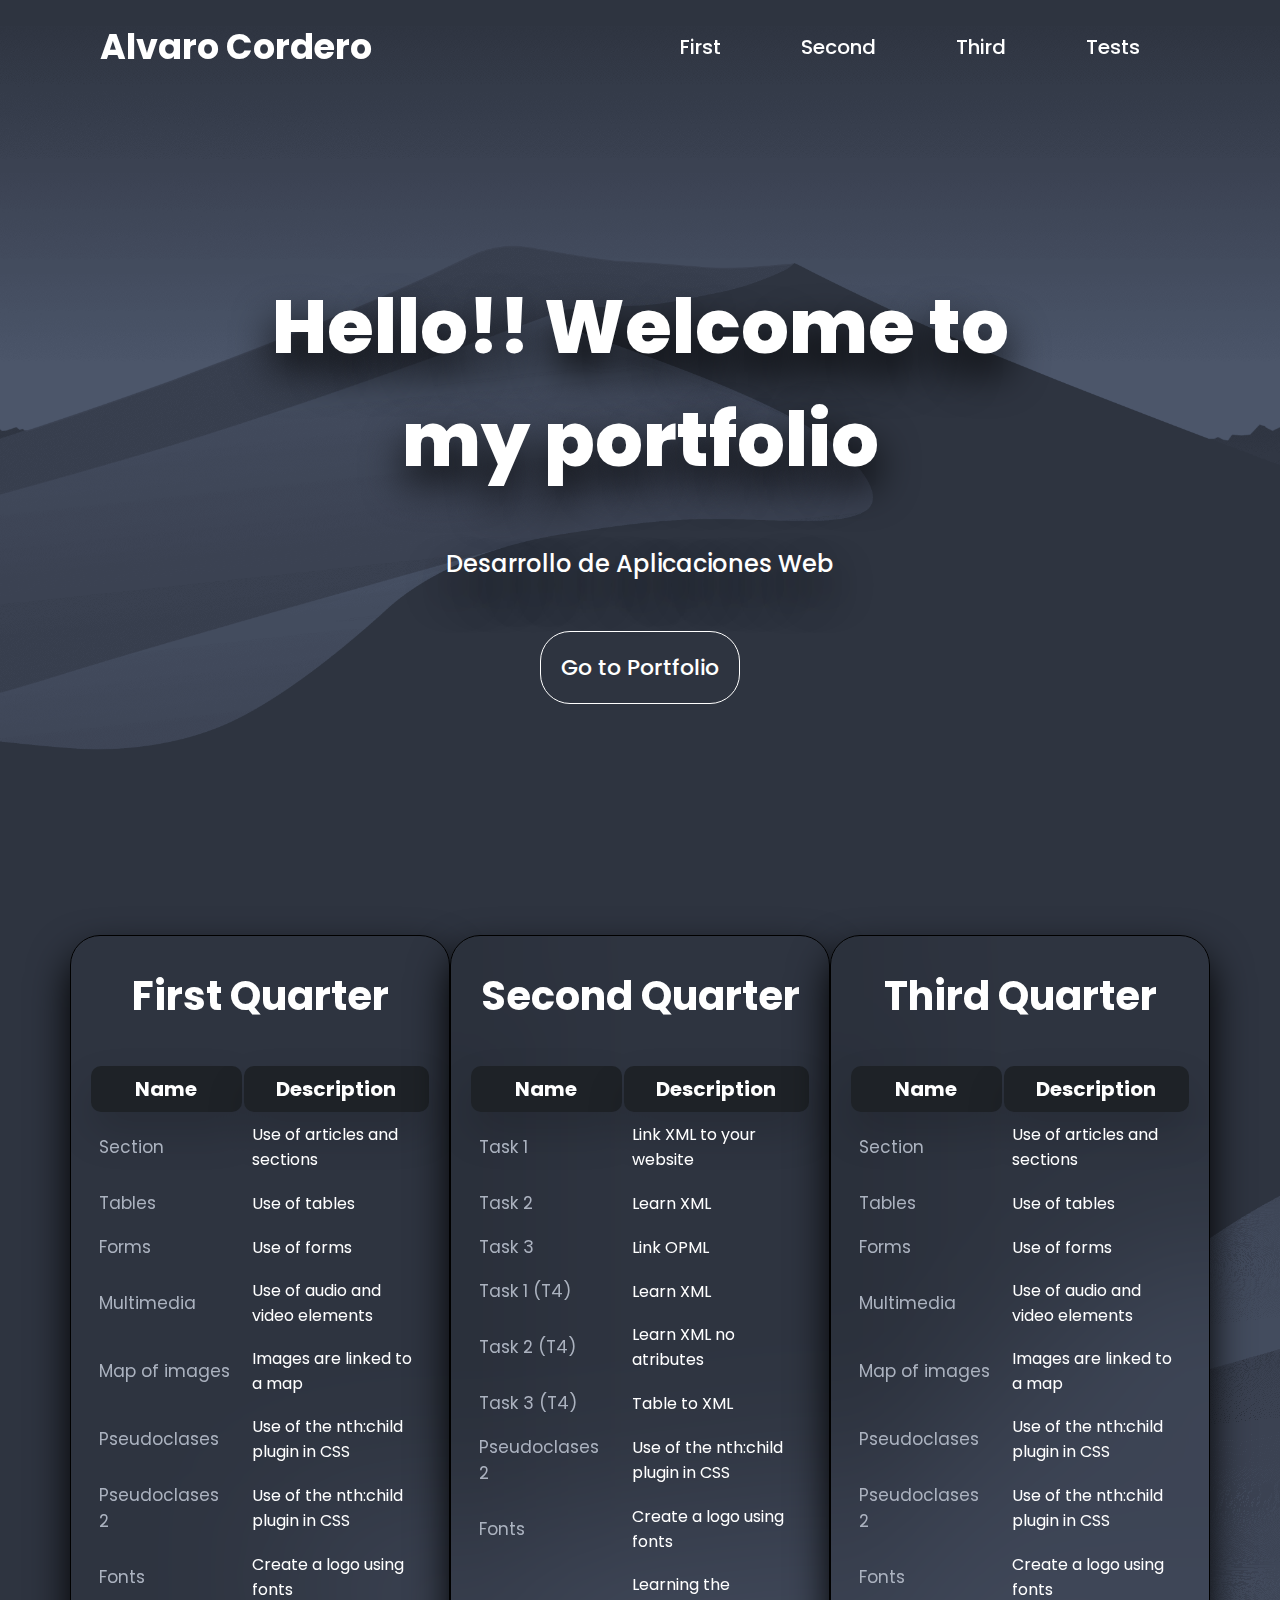
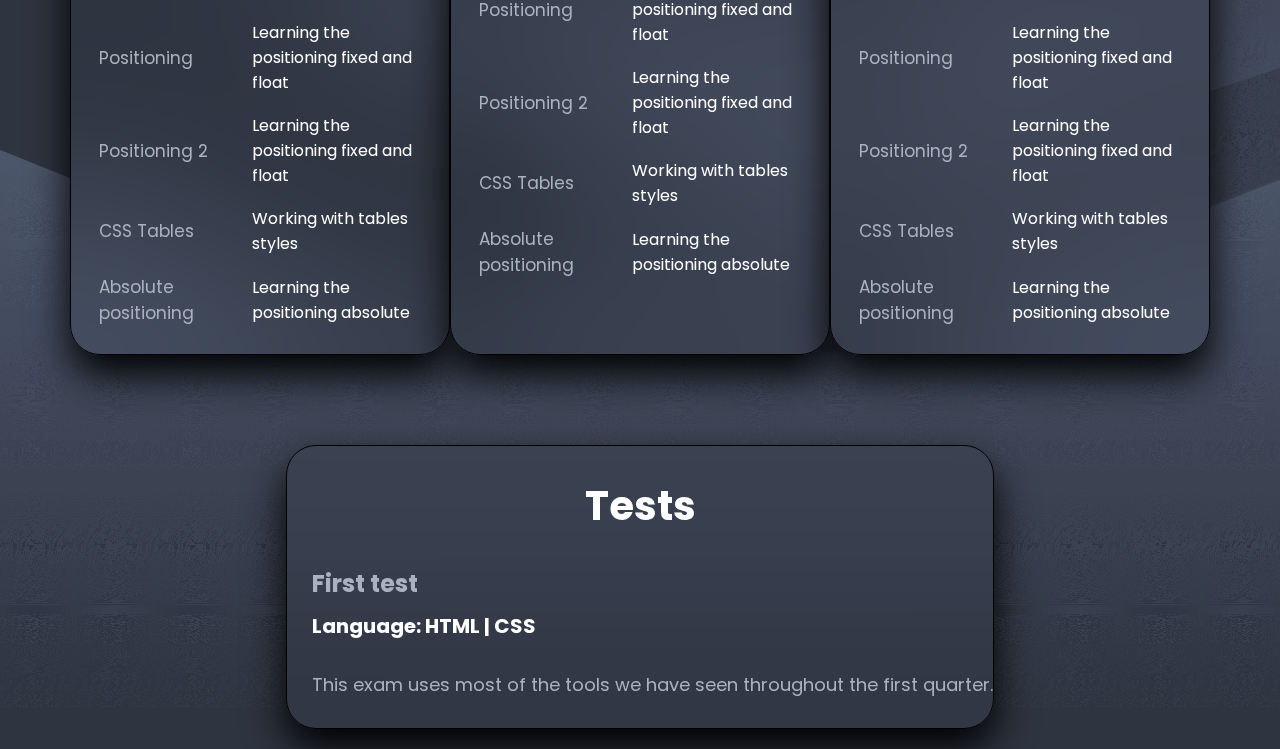
==== index.html @ 795db0c7 "First version" ====
<!DOCTYPE html>
<html lang="es">

<head>
    <meta charset="UTF-8">
    <meta http-equiv="X-UA-Compatible" content="IE=edge">
    <meta name="viewport" content="width=device-width, initial-scale=1.0">
    <link rel="icon" type="image/jpg" href="img/favicon_low__1_-removebg.png"/>
    <link href="style.css" rel="stylesheet">
    <title>Alvaro Cordero - HomePage</title>
</head>

<body>
    <!-- JAVASCRIPT-->
    <script src="app.js"></script>
    <!-- HEADER-->
    <header class>
        <a href="index.html" class="name">Alvaro Cordero</a>
        <div class="menu">
            <a href="#first">First</a>
            <a href="#second">Second</a>
            <a href="#third">Third</a>
            <a href="#tests">Tests</a>
        </div>
    </header>
    <section class="info">
        <div class="info-text">
            <h1>Hello!! Welcome to my portfolio</h1>
            <h2>Desarrollo de Aplicaciones Web</h2>
            <a href="#portfolio">Go to Portfolio</a>
        </div>
    </section>
    <!-- CONTENIDO-->
    <section class="portfolio" id="portfolio">
        <article class="quarters">
            <div id="first">
                <h2>First Quarter</h2>
                <table class="round_table">
                    <tr>
                        <th>Name</th>
                        <th>Description</th>
                    </tr>
                    <tr>
                        <td><a href="_UD2/01/ud01Actividad1_AlvaroCordero/index.html" target="_blank">Section</a></td>
                        <td>Use of articles and sections</td>
                    </tr>
                    <tr>
                        <td><a href="_UD2/02/ud2Actividad2_AlvaroCordero/index.html" target="_blank">Tables</a></td>
                        <td>Use of tables</td>
                    </tr>
                    <tr>
                        <td><a href="_UD2/03/ud2Actividad3_AlvaroCordero/index.html" target="_blank">Forms</a></td>
                        <td>Use of forms</td>
                    </tr>
                    <tr>
                        <td><a href="_UD2/04/ud2Actividad4_AlvaroCordero/index.html" target="_blank">Multimedia</a></td>
                        <td>Use of audio and video elements</td>
                    </tr>
                    <tr>
                        <td><a href="_UD2/05/ud02_Actividad5_AlvaroCordero/index.html" target="_blank">Map of images</a>
                        </td>
                        <td>Images are linked to a map</td>
                    </tr>
                    <tr>
                        <td><a href="_UD2/06/ud02_AlvaroCordero/index.html" target="_blank">Pseudoclases</a></td>
                        <td>Use of the nth:child plugin in CSS</td>
                    </tr>
                    <tr>
                        <td><a href="_UD2/07/index.html" target="_blank">Pseudoclases 2</a></td>
                        <td>Use of the nth:child plugin in CSS</td>
                    </tr>
                    <tr>
                        <td><a href="_UD2/08/index.html" target="_blank">Fonts</a></td>
                        <td>Create a logo using fonts</td>
                    </tr>
                    <tr>
                        <td><a href="_UD2/09/ud01Actividad1_AlvaroCordero/index.html" target="_blank">Positioning</a>
                        </td>
                        <td>Learning the positioning fixed and float</td>
                    </tr>
                    <tr>
                        <td><a href="_UD2/10/_ud02_Actividad10_AlvaroCordero/index.html" target="_blank">Positioning
                                2</a></td>
                        <td>Learning the positioning fixed and float</td>
                    </tr>
                    <tr>
                        <td><a href="_UD2/11/_ud2_Actividad11_AlvaroCordero/index.html" target="_blank">CSS Tables</a>
                        </td>
                        <td>Working with tables styles</td>
                    </tr>
                    <tr>
                        <td><a href="_UD2/12/_ud02_Actividad12_AlvaroCordero/index.html" target="_blank">Absolute
                                positioning</a></td>
                        <td>Learning the positioning absolute</td>
                    </tr>
                </table>
            </div>
            <div id="second">
                <h2>Second Quarter</h2>
                <table>
                    <tr>
                        <th>Name</th>
                        <th>Description</th>
                    </tr>
                    <tr>
                        <td><a type="application/rss+xml" href="_UD3/01.xml" target="_blank">Task 1</a></td>
                        <td>Link XML to your website</td>
                    </tr>
                    <tr>
                        <td><a type="application/rss+xml" href="_UD3/02.xml" target="_blank">Task 2</a></td>
                        <td>Learn XML</td>
                    </tr>
                    <tr>
                        <td><a href="_UD3/03.opml" target="_blank">Task 3</a></td>
                        <td>Link OPML</td>
                    </tr>
                    <tr>
                        <td><a href="_UD4/01/01.xml" target="_blank">Task 1 (T4)</a></td>
                        <td>Learn XML</td>
                    </tr>
                    <tr>
                        <td><a href="_UD4/01/02.xml" target="_blank">Task 2 (T4)</a>
                        </td>
                        <td>Learn XML no atributes</td>
                    </tr>
                    <tr>
                        <td><a href="_UD4/01/03.xml" target="_blank">Task 3 (T4)</a></td>
                        <td>Table to XML</td>
                    </tr>
                    <tr>
                        <td><a href="_UD2/07/index.html" target="_blank">Pseudoclases 2</a></td>
                        <td>Use of the nth:child plugin in CSS</td>
                    </tr>
                    <tr>
                        <td><a href="_UD2/08/index.html" target="_blank">Fonts</a></td>
                        <td>Create a logo using fonts</td>
                    </tr>
                    <tr>
                        <td><a href="_UD2/09/ud01Actividad1_AlvaroCordero/index.html" target="_blank">Positioning</a>
                        </td>
                        <td>Learning the positioning fixed and float</td>
                    </tr>
                    <tr>
                        <td><a href="_UD2/10/_ud02_Actividad10_AlvaroCordero/index.html" target="_blank">Positioning
                                2</a></td>
                        <td>Learning the positioning fixed and float</td>
                    </tr>
                    <tr>
                        <td><a href="_UD2/11/_ud2_Actividad11_AlvaroCordero/index.html" target="_blank">CSS Tables</a>
                        </td>
                        <td>Working with tables styles</td>
                    </tr>
                    <tr>
                        <td><a href="_UD2/12/_ud02_Actividad12_AlvaroCordero/index.html" target="_blank">Absolute
                                positioning</a></td>
                        <td>Learning the positioning absolute</td>
                    </tr>
                </table>
            </div>
            <div id="third">
                <h2>Third Quarter</h2>
                <table>
                    <tr>
                        <th>Name</th>
                        <th>Description</th>
                    </tr>
                    <tr>
                        <td><a href="_UD2/01/ud01Actividad1_AlvaroCordero/index.html" target="_blank">Section</a></td>
                        <td>Use of articles and sections</td>
                    </tr>
                    <tr>
                        <td><a href="_UD2/02/ud2Actividad2_AlvaroCordero/index.html" target="_blank">Tables</a></td>
                        <td>Use of tables</td>
                    </tr>
                    <tr>
                        <td><a href="_UD2/03/ud2Actividad3_AlvaroCordero/index.html" target="_blank">Forms</a></td>
                        <td>Use of forms</td>
                    </tr>
                    <tr>
                        <td><a href="_UD2/04/ud2Actividad4_AlvaroCordero/index.html" target="_blank">Multimedia</a></td>
                        <td>Use of audio and video elements</td>
                    </tr>
                    <tr>
                        <td><a href="_UD2/05/ud02_Actividad5_AlvaroCordero/index.html" target="_blank">Map of images</a>
                        </td>
                        <td>Images are linked to a map</td>
                    </tr>
                    <tr>
                        <td><a href="_UD2/06/ud02_AlvaroCordero/index.html" target="_blank">Pseudoclases</a></td>
                        <td>Use of the nth:child plugin in CSS</td>
                    </tr>
                    <tr>
                        <td><a href="_UD2/07/index.html" target="_blank">Pseudoclases 2</a></td>
                        <td>Use of the nth:child plugin in CSS</td>
                    </tr>
                    <tr>
                        <td><a href="_UD2/08/index.html" target="_blank">Fonts</a></td>
                        <td>Create a logo using fonts</td>
                    </tr>
                    <tr>
                        <td><a href="_UD2/09/ud01Actividad1_AlvaroCordero/index.html" target="_blank">Positioning</a>
                        </td>
                        <td>Learning the positioning fixed and float</td>
                    </tr>
                    <tr>
                        <td><a href="_UD2/10/_ud02_Actividad10_AlvaroCordero/index.html" target="_blank">Positioning
                                2</a></td>
                        <td>Learning the positioning fixed and float</td>
                    </tr>
                    <tr>
                        <td><a href="_UD2/11/_ud2_Actividad11_AlvaroCordero/index.html" target="_blank">CSS Tables</a>
                        </td>
                        <td>Working with tables styles</td>
                    </tr>
                    <tr>
                        <td><a href="_UD2/12/_ud02_Actividad12_AlvaroCordero/index.html" target="_blank">Absolute
                                positioning</a></td>
                        <td>Learning the positioning absolute</td>
                    </tr>
                </table>
            </div>
        </article>
        <article class="tests" id="tests">
            <div id="first">
                <h2>Tests</h2>
                <h3><a href="EX01_20221213_AlvaroCordero/index.html" target="_blank">First test</a></h3>
                <h4>Language:  <span>HTML | CSS</span></h4>
                <p>This exam uses most of the tools we have seen throughout the first quarter.</p>
            </div>
        </article>
    </section>
</body>

</html>
---- style.css ----
/* FONTS */

@import url('https://fonts.googleapis.com/css2?family=Poppins:wght@100;200;300;400;500;600;700;800;900&display=swap');

/* VARIABLES */

:root {
    --background-color: #23272e;
    --text-color: #ABB2BF;
    --menu-color: #1e2227;
}

/* RESET */

html {
    scroll-behavior: smooth;
}

* {
    margin: 0;
    padding: 0;
    box-sizing: border-box;
    font-family: "Poppins", sans-serif;
}


body {
    min-height: 100vh;
    width: 100%;
}

/* HEADER */

header.sticky {
    background: var(--menu-color);
    padding: 15px 100px;
}


header {
    z-index: 999;
    position: fixed;
    top: 0;
    left: 0;
    width: 100%;
    display: flex;
    justify-content: space-between;
    align-items: center;
    padding: 20px 100px;
    transition: 0.6s;
}


header .menu {
    position: relative;
    display: flex;
    justify-content: center;
    align-items: center;
    transition: 0.5s;
}


header .menu a {
    color: #fff;
    font-size: 20px;
    font-weight: 500;
    text-decoration: none;
    margin: 0 30px;
    padding: 0 10px;
    transition: 0.6s ease;

}

.menu>a:hover {
    font-size: 23px;
    transition: 0.7s;
    border-radius: 80%;
}

.name {
    color: #fff;
    font-size: 35px;
    font-weight: 700;
}

a {
    color: white;
    text-decoration: none;
}

/* CONTENT */
.info {
    position: relative;
    width: 100%;
    min-height: 100vh;
    background-image: url("img/12.png");
    background-size: cover;
    background-position: center;
    display: flex;
    justify-content: center;
    padding: 20px 100px;
    color: #fff;
    text-align: center;
}



.info-text {
    padding-top: 250px;
}

.info-text h1 {
    max-width: 800px;
    font-size: 75px;
    font-weight: 800;
    text-shadow: black 0px 20px 40px;
}

.info-text h2 {
    margin-top: 50px;
    margin-bottom: 70px;
    font-weight: 500;
    text-shadow: black 0px 20px 40px;
}

.info-text a {
    font-size: 22px;
    font-weight: 500;
    text-decoration: none;
    padding: 20px;
    border: 1px solid white;
    border-radius: 30px;
}

.info-text a:hover {
    background-color: var(--background-color);
    transition: 0.6s;
}

.portfolio {
    padding-top: 15px;
    color: white;
    background-image: url("img/12copia.png");
    background-size: cover;
    background-position: center;
}

.portfolio h2 {
    font-size: 40px;
    font-weight: 600px;
    color: white;
    margin: 30px 0;
}

#portfolio {
    transition: 0.6s;
}

#first,
#second,
#third {
    -webkit-box-align: center;
    align-items: center;
    box-shadow: black 0px 20px 40px;
    backdrop-filter: blur(80px);
    border-radius: 30px;
    border: 1px solid black;

}


.quarters {
    display: flex;
    justify-content: space-between;
    text-align: center;
    padding: 20px 70px;
}


/* QUARTERS TABLES */



table,
th,
td {
    margin: 10px;
    padding: 8px;
}

th {
    box-shadow: rgb(0 0 0 / 15%) 0px 20px 40px;
    border-radius: 10px;
    text-align: center;
    font-size: 20px;
    background-color: var(--menu-color);
}

td>a {
    color: var(--text-color);
    font-size: 17px;
}

td>a:hover {
    text-decoration: underline;
}

td {
    text-align: start;
}


/* TEST */

.tests {
    margin-top: 50px;
    display: flex;
    justify-content: center;
    padding: 20px 100px;
}

.tests h2 {
    text-align: center;
}

.tests h3 {
    padding-left: 25px;
    font-size: 24px;
    padding-bottom: 10px;
}

.tests h4 {
    padding-left: 25px;
    font-size: 20px;
}

.tests a {
    color: var(--text-color);
}

.tests p {
    padding-left: 25px;
    color: var(--text-color);
    font-size: 18px;
    margin: 30px 0;
}

span {
    color: white;
}
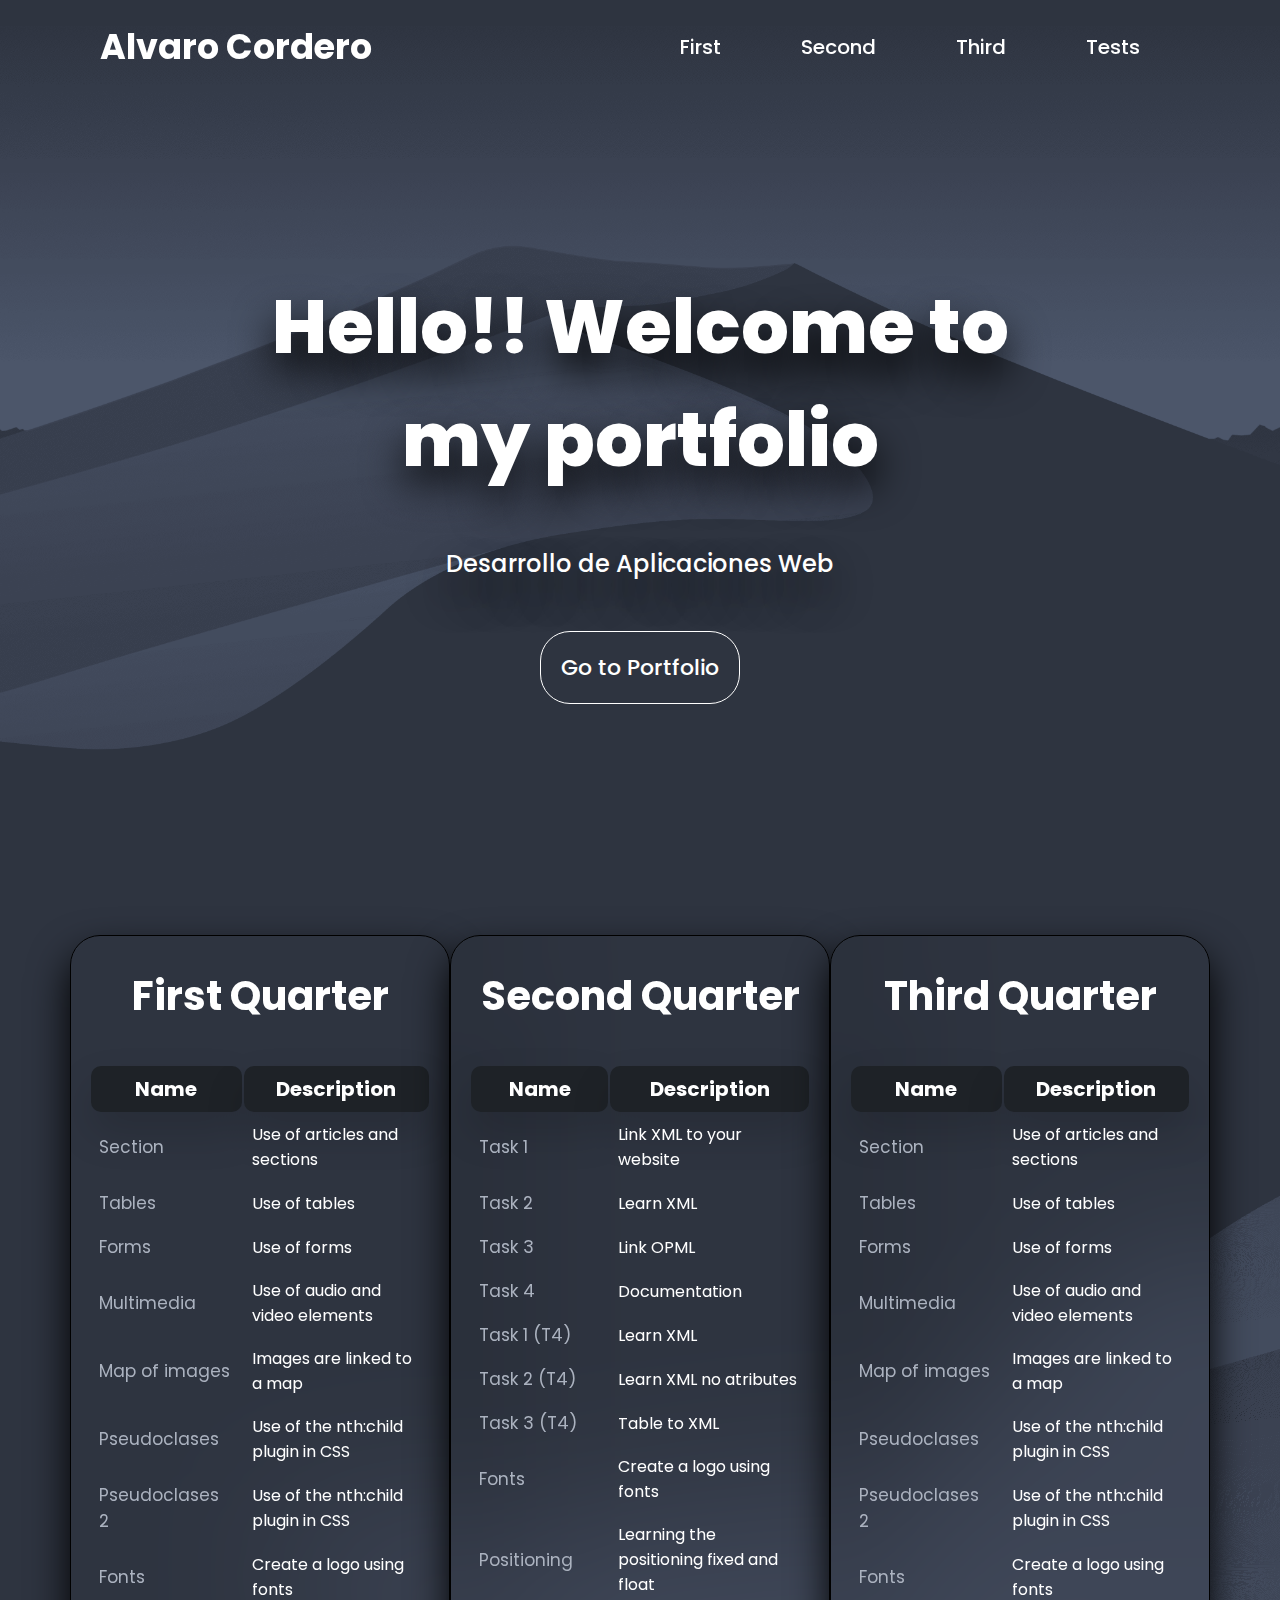
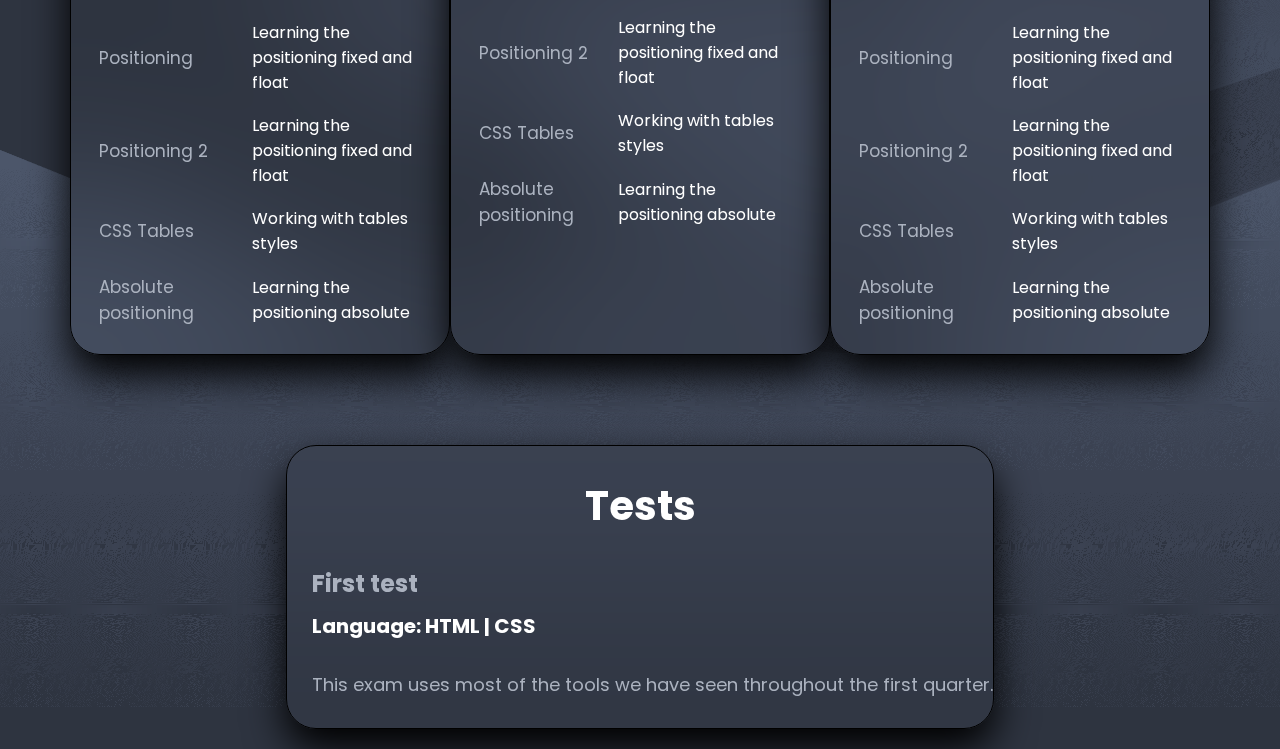
==== commit 063cf470: "V1.OrdenadaPorTrimestres" ====
--- a/index.html
+++ b/index.html
@@ -5,14 +5,14 @@
     <meta charset="UTF-8">
     <meta http-equiv="X-UA-Compatible" content="IE=edge">
     <meta name="viewport" content="width=device-width, initial-scale=1.0">
-    <link rel="icon" type="image/jpg" href="img/favicon_low__1_-removebg.png"/>
-    <link href="style.css" rel="stylesheet">
+    <link rel="icon" type="image/jpg" href="webroot/img/favicon_low__1_-removebg.png"/>
+    <link href="webroot/css/style.css" rel="stylesheet">
     <title>Alvaro Cordero - HomePage</title>
 </head>
 
 <body>
     <!-- JAVASCRIPT-->
-    <script src="app.js"></script>
+    <script src="/webroot/js/app.js"></script>
     <!-- HEADER-->
     <header class>
         <a href="index.html" class="name">Alvaro Cordero</a>
@@ -115,6 +115,10 @@
                         <td>Link OPML</td>
                     </tr>
                     <tr>
+                        <td><a href="_UD3/04.pdf" target="_blank">Task 4</a></td>
+                        <td>Documentation</td>
+                    </tr>
+                    <tr>
                         <td><a href="_UD4/01/01.xml" target="_blank">Task 1 (T4)</a></td>
                         <td>Learn XML</td>
                     </tr>
@@ -126,10 +130,6 @@
                     <tr>
                         <td><a href="_UD4/01/03.xml" target="_blank">Task 3 (T4)</a></td>
                         <td>Table to XML</td>
-                    </tr>
-                    <tr>
-                        <td><a href="_UD2/07/index.html" target="_blank">Pseudoclases 2</a></td>
-                        <td>Use of the nth:child plugin in CSS</td>
                     </tr>
                     <tr>
                         <td><a href="_UD2/08/index.html" target="_blank">Fonts</a></td>
--- a/webroot/css/style.css
+++ b/webroot/css/style.css
@@ -0,0 +1,250 @@
+/* FONTS */
+
+@import url('https://fonts.googleapis.com/css2?family=Poppins:wght@100;200;300;400;500;600;700;800;900&display=swap');
+
+/* VARIABLES */
+
+:root {
+    --background-color: #23272e;
+    --text-color: #ABB2BF;
+    --menu-color: #1e2227;
+}
+
+/* RESET */
+
+html {
+    scroll-behavior: smooth;
+}
+
+* {
+    margin: 0;
+    padding: 0;
+    box-sizing: border-box;
+    font-family: "Poppins", sans-serif;
+}
+
+
+body {
+    min-height: 100vh;
+    width: 100%;
+}
+
+/* HEADER */
+
+header.sticky {
+    background: var(--menu-color);
+    padding: 15px 100px;
+}
+
+
+header {
+    z-index: 999;
+    position: fixed;
+    top: 0;
+    left: 0;
+    width: 100%;
+    display: flex;
+    justify-content: space-between;
+    align-items: center;
+    padding: 20px 100px;
+    transition: 0.6s;
+}
+
+
+header .menu {
+    position: relative;
+    display: flex;
+    justify-content: center;
+    align-items: center;
+    transition: 0.5s;
+}
+
+
+header .menu a {
+    color: #fff;
+    font-size: 20px;
+    font-weight: 500;
+    text-decoration: none;
+    margin: 0 30px;
+    padding: 0 10px;
+    transition: 0.6s ease;
+
+}
+
+.menu>a:hover {
+    font-size: 23px;
+    transition: 0.7s;
+    border-radius: 80%;
+}
+
+.name {
+    color: #fff;
+    font-size: 35px;
+    font-weight: 700;
+}
+
+a {
+    color: white;
+    text-decoration: none;
+}
+
+/* CONTENT */
+.info {
+    position: relative;
+    width: 100%;
+    min-height: 100vh;
+    background-image: url("/webroot/img/12.png");
+    background-size: cover;
+    background-position: center;
+    display: flex;
+    justify-content: center;
+    padding: 20px 100px;
+    color: #fff;
+    text-align: center;
+}
+
+
+
+.info-text {
+    padding-top: 250px;
+}
+
+.info-text h1 {
+    max-width: 800px;
+    font-size: 75px;
+    font-weight: 800;
+    text-shadow: black 0px 20px 40px;
+}
+
+.info-text h2 {
+    margin-top: 50px;
+    margin-bottom: 70px;
+    font-weight: 500;
+    text-shadow: black 0px 20px 40px;
+}
+
+.info-text a {
+    font-size: 22px;
+    font-weight: 500;
+    text-decoration: none;
+    padding: 20px;
+    border: 1px solid white;
+    border-radius: 30px;
+}
+
+.info-text a:hover {
+    background-color: var(--background-color);
+    transition: 0.6s;
+}
+
+.portfolio {
+    padding-top: 15px;
+    color: white;
+    background-image: url("/webroot/img/12copia.png");
+    background-size: cover;
+    background-position: center;
+}
+
+.portfolio h2 {
+    font-size: 40px;
+    font-weight: 600px;
+    color: white;
+    margin: 30px 0;
+}
+
+#portfolio {
+    transition: 0.6s;
+}
+
+#first,
+#second,
+#third {
+    -webkit-box-align: center;
+    align-items: center;
+    box-shadow: black 0px 20px 40px;
+    backdrop-filter: blur(80px);
+    border-radius: 30px;
+    border: 1px solid black;
+
+}
+
+
+.quarters {
+    display: flex;
+    justify-content: space-between;
+    text-align: center;
+    padding: 20px 70px;
+}
+
+
+/* QUARTERS TABLES */
+
+
+
+table,
+th,
+td {
+    margin: 10px;
+    padding: 8px;
+}
+
+th {
+    box-shadow: rgb(0 0 0 / 15%) 0px 20px 40px;
+    border-radius: 10px;
+    text-align: center;
+    font-size: 20px;
+    background-color: var(--menu-color);
+}
+
+td>a {
+    color: var(--text-color);
+    font-size: 17px;
+}
+
+td>a:hover {
+    text-decoration: underline;
+}
+
+td {
+    text-align: start;
+}
+
+
+/* TEST */
+
+.tests {
+    margin-top: 50px;
+    display: flex;
+    justify-content: center;
+    padding: 20px 100px;
+}
+
+.tests h2 {
+    text-align: center;
+}
+
+.tests h3 {
+    padding-left: 25px;
+    font-size: 24px;
+    padding-bottom: 10px;
+}
+
+.tests h4 {
+    padding-left: 25px;
+    font-size: 20px;
+}
+
+.tests a {
+    color: var(--text-color);
+}
+
+.tests p {
+    padding-left: 25px;
+    color: var(--text-color);
+    font-size: 18px;
+    margin: 30px 0;
+}
+
+span {
+    color: white;
+}
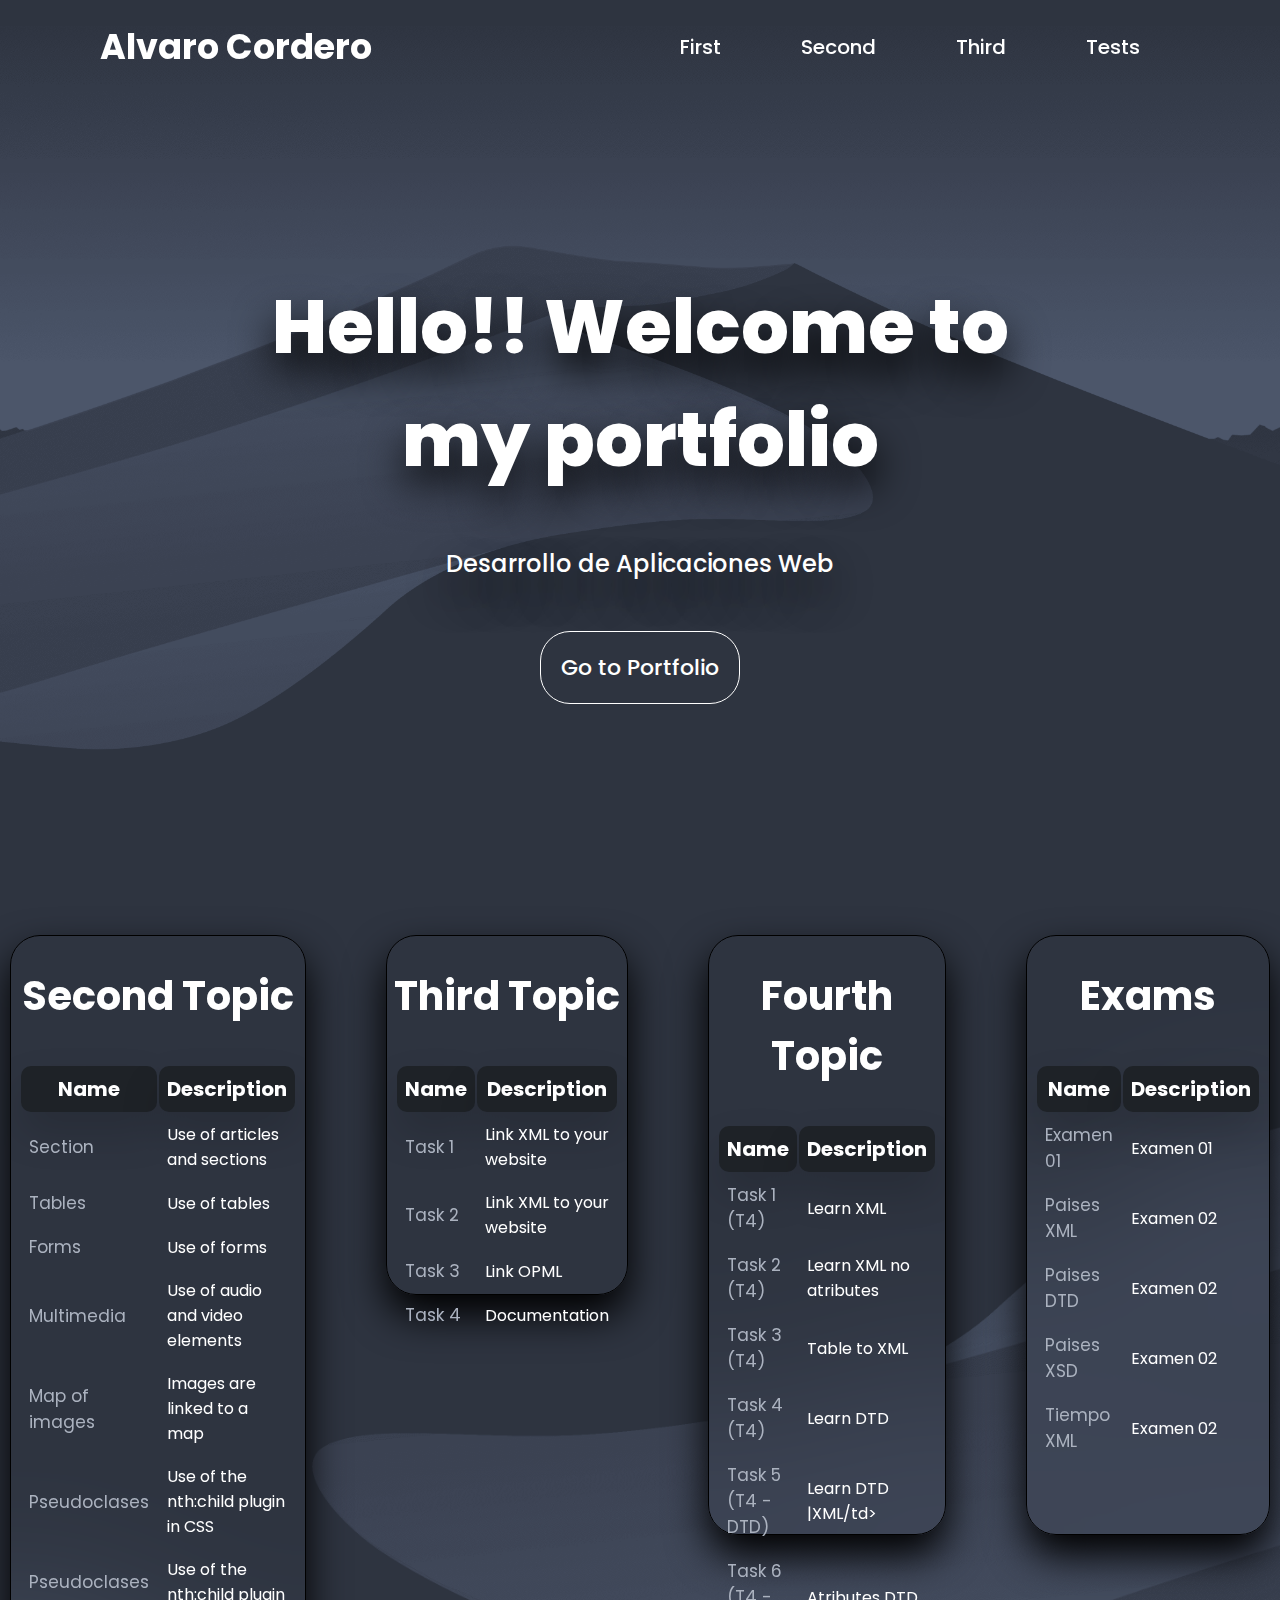
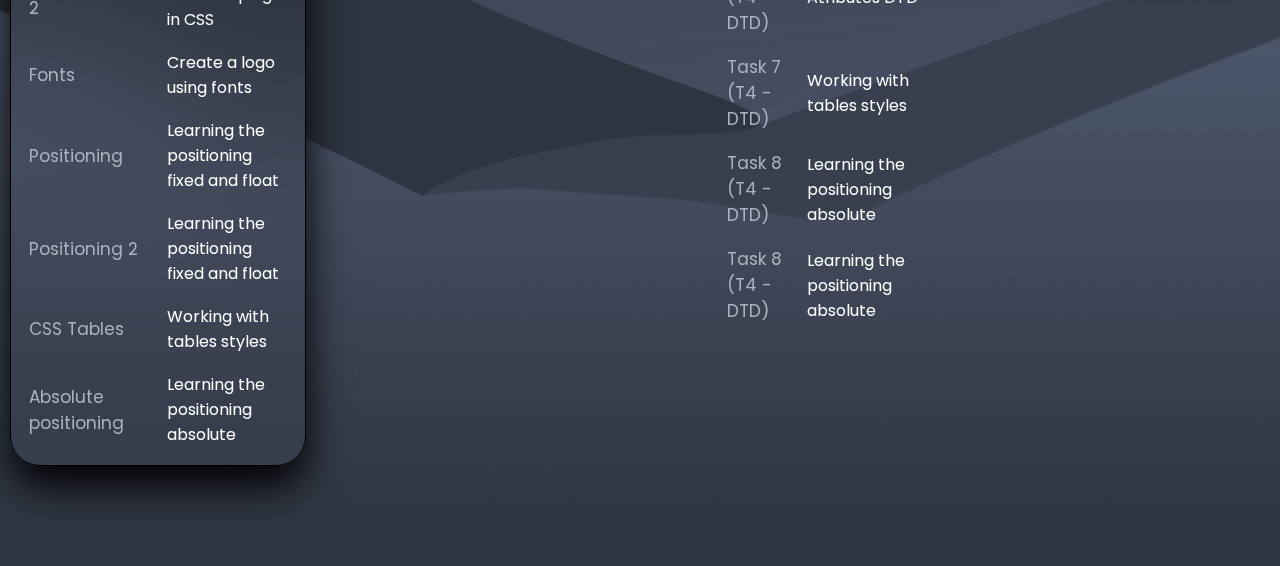
==== commit 904edd8b: "4 Tema XML" ====
--- a/index.html
+++ b/index.html
@@ -5,7 +5,7 @@
     <meta charset="UTF-8">
     <meta http-equiv="X-UA-Compatible" content="IE=edge">
     <meta name="viewport" content="width=device-width, initial-scale=1.0">
-    <link rel="icon" type="image/jpg" href="webroot/img/favicon_low__1_-removebg.png"/>
+    <link rel="icon" type="image/jpg" href="webroot/img/favicon_low__1_-removebg.png" />
     <link href="webroot/css/style.css" rel="stylesheet">
     <title>Alvaro Cordero - HomePage</title>
 </head>
@@ -34,7 +34,7 @@
     <section class="portfolio" id="portfolio">
         <article class="quarters">
             <div id="first">
-                <h2>First Quarter</h2>
+                <h2>Second Topic</h2>
                 <table class="round_table">
                     <tr>
                         <th>Name</th>
@@ -95,9 +95,9 @@
                     </tr>
                 </table>
             </div>
-            <div id="second">
-                <h2>Second Quarter</h2>
-                <table>
+            <div id="third">
+                <h2>Third Topic</h2>
+                <table id="third-table">
                     <tr>
                         <th>Name</th>
                         <th>Description</th>
@@ -108,7 +108,7 @@
                     </tr>
                     <tr>
                         <td><a type="application/rss+xml" href="_UD3/02.xml" target="_blank">Task 2</a></td>
-                        <td>Learn XML</td>
+                        <td>Link XML to your website</td>
                     </tr>
                     <tr>
                         <td><a href="_UD3/03.opml" target="_blank">Task 3</a></td>
@@ -118,6 +118,14 @@
                         <td><a href="_UD3/04.pdf" target="_blank">Task 4</a></td>
                         <td>Documentation</td>
                     </tr>
+                </table>
+            </div>
+            <div id="fourth">
+                <h2>Fourth Topic</h2>
+                <table id="third-table">
+                    <tr>
+                        <th>Name</th>
+                        <th>Description</th>
                     <tr>
                         <td><a href="_UD4/01/01.xml" target="_blank">Task 1 (T4)</a></td>
                         <td>Learn XML</td>
@@ -132,100 +140,65 @@
                         <td>Table to XML</td>
                     </tr>
                     <tr>
-                        <td><a href="_UD2/08/index.html" target="_blank">Fonts</a></td>
-                        <td>Create a logo using fonts</td>
-                    </tr>
-                    <tr>
-                        <td><a href="_UD2/09/ud01Actividad1_AlvaroCordero/index.html" target="_blank">Positioning</a>
-                        </td>
-                        <td>Learning the positioning fixed and float</td>
-                    </tr>
-                    <tr>
-                        <td><a href="_UD2/10/_ud02_Actividad10_AlvaroCordero/index.html" target="_blank">Positioning
-                                2</a></td>
-                        <td>Learning the positioning fixed and float</td>
-                    </tr>
-                    <tr>
-                        <td><a href="_UD2/11/_ud2_Actividad11_AlvaroCordero/index.html" target="_blank">CSS Tables</a>
+                        <td><a href="_UD4/04/04.xml" target="_blank">Task 4 (T4)</a></td>
+                        <td>Learn DTD</td>
+                    </tr>
+                    <tr>
+                        <td><a href="_UD4/05/05.xml" target="_blank">Task 5 (T4 - DTD)</a>
+                        </td>
+                        <td>Learn DTD |XML/td>
+                    </tr>
+                    <tr>
+                        <td><a href="_UD4/06/06.xml" target="_blank">Task 6 (T4 - DTD)</a></td>
+                        <td>Atributes DTD</td>
+                    </tr>
+                    <tr>
+                        <td><a href="_UD4/07/07.xml" target="_blank">Task 7 (T4 - DTD)</a>
                         </td>
                         <td>Working with tables styles</td>
                     </tr>
                     <tr>
-                        <td><a href="_UD2/12/_ud02_Actividad12_AlvaroCordero/index.html" target="_blank">Absolute
-                                positioning</a></td>
+                        <td><a href="/_UD4/08/08.xml" target="_blank">Task 8 (T4 - DTD)</a></td>
                         <td>Learning the positioning absolute</td>
                     </tr>
-                </table>
-            </div>
-            <div id="third">
-                <h2>Third Quarter</h2>
-                <table>
-                    <tr>
-                        <th>Name</th>
-                        <th>Description</th>
-                    </tr>
-                    <tr>
-                        <td><a href="_UD2/01/ud01Actividad1_AlvaroCordero/index.html" target="_blank">Section</a></td>
-                        <td>Use of articles and sections</td>
-                    </tr>
-                    <tr>
-                        <td><a href="_UD2/02/ud2Actividad2_AlvaroCordero/index.html" target="_blank">Tables</a></td>
-                        <td>Use of tables</td>
-                    </tr>
-                    <tr>
-                        <td><a href="_UD2/03/ud2Actividad3_AlvaroCordero/index.html" target="_blank">Forms</a></td>
-                        <td>Use of forms</td>
-                    </tr>
-                    <tr>
-                        <td><a href="_UD2/04/ud2Actividad4_AlvaroCordero/index.html" target="_blank">Multimedia</a></td>
-                        <td>Use of audio and video elements</td>
-                    </tr>
-                    <tr>
-                        <td><a href="_UD2/05/ud02_Actividad5_AlvaroCordero/index.html" target="_blank">Map of images</a>
-                        </td>
-                        <td>Images are linked to a map</td>
-                    </tr>
-                    <tr>
-                        <td><a href="_UD2/06/ud02_AlvaroCordero/index.html" target="_blank">Pseudoclases</a></td>
-                        <td>Use of the nth:child plugin in CSS</td>
-                    </tr>
-                    <tr>
-                        <td><a href="_UD2/07/index.html" target="_blank">Pseudoclases 2</a></td>
-                        <td>Use of the nth:child plugin in CSS</td>
-                    </tr>
-                    <tr>
-                        <td><a href="_UD2/08/index.html" target="_blank">Fonts</a></td>
-                        <td>Create a logo using fonts</td>
-                    </tr>
-                    <tr>
-                        <td><a href="_UD2/09/ud01Actividad1_AlvaroCordero/index.html" target="_blank">Positioning</a>
-                        </td>
-                        <td>Learning the positioning fixed and float</td>
-                    </tr>
-                    <tr>
-                        <td><a href="_UD2/10/_ud02_Actividad10_AlvaroCordero/index.html" target="_blank">Positioning
-                                2</a></td>
-                        <td>Learning the positioning fixed and float</td>
-                    </tr>
-                    <tr>
-                        <td><a href="_UD2/11/_ud2_Actividad11_AlvaroCordero/index.html" target="_blank">CSS Tables</a>
-                        </td>
-                        <td>Working with tables styles</td>
-                    </tr>
-                    <tr>
-                        <td><a href="_UD2/12/_ud02_Actividad12_AlvaroCordero/index.html" target="_blank">Absolute
-                                positioning</a></td>
+                    <tr>
+                        <td><a href="/_UD4/08/08.xml" target="_blank">Task 8 (T4 - DTD)</a></td>
                         <td>Learning the positioning absolute</td>
                     </tr>
                 </table>
             </div>
-        </article>
-        <article class="tests" id="tests">
-            <div id="first">
-                <h2>Tests</h2>
-                <h3><a href="EX01_20221213_AlvaroCordero/index.html" target="_blank">First test</a></h3>
-                <h4>Language:  <span>HTML | CSS</span></h4>
-                <p>This exam uses most of the tools we have seen throughout the first quarter.</p>
+            <div id="fourth">
+                <h2>Exams</h2>
+                <table id="third-table">
+                    <tr>
+                        <th>Name</th>
+                        <th>Description</th>
+                    <tr>
+                        <td><a href="/examenes/EX01_20221213_AlvaroCordero/index.html" target="_blank">Examen 01</a>
+                        </td>
+                        <td>Examen 01</td>
+                    </tr>
+                    <tr>
+                        <td><a href="/examenes/EX02_20230214_AlvaroCordero/paises.xml" target="_blank">Paises XML</a>
+                        </td>
+                        <td>Examen 02</td>
+                    </tr>
+                    <tr>
+                        <td><a href="/examenes/EX02_20230214_AlvaroCordero/paises.dtd" target="_blank">Paises DTD</a>
+                        </td>
+                        <td>Examen 02</td>
+                    </tr>
+                    <tr>
+                        <td><a href="/examenes/EX02_20230214_AlvaroCordero/paises.xsd" target="_blank">Paises XSD</a>
+                        </td>
+                        <td>Examen 02</td>
+                    </tr>
+                    <tr>
+                        <td><a href="/examenes/EX02_20230214_AlvaroCordero/tiempo.xml" target="_blank">Tiempo XML</a>
+                        </td>
+                        <td>Examen 02</td>
+                    </tr>
+                </table>
             </div>
         </article>
     </section>
--- a/webroot/css/style.css
+++ b/webroot/css/style.css
@@ -104,7 +104,6 @@
 }
 
 
-
 .info-text {
     padding-top: 250px;
 }
@@ -158,33 +157,52 @@
 
 #first,
 #second,
-#third {
+#third,
+#fourth {
     -webkit-box-align: center;
     align-items: center;
     box-shadow: black 0px 20px 40px;
     backdrop-filter: blur(80px);
     border-radius: 30px;
+    margin-right: 20px;
     border: 1px solid black;
-
+    margin-left: 40px;
+    margin-right: 40px;
+    margin-top: 20px;
+    margin-bottom: 100px;
+}
+
+#topics {
+    font-size: 18px;
+    text-align: center;
+    border-radius: 10px;
+    background-color: #23272e;
 }
 
 
 .quarters {
     display: flex;
-    justify-content: space-between;
-    text-align: center;
-    padding: 20px 70px;
-}
-
+    justify-content: center;
+    text-align: center;
+}
+
+#third {
+    max-height: 360px;
+}
+
+#fourth {
+    max-height: 600px;
+}
 
 /* QUARTERS TABLES */
-
-
+table {
+    display: flex;
+    justify-content: center;
+}
 
 table,
 th,
 td {
-    margin: 10px;
     padding: 8px;
 }
 
